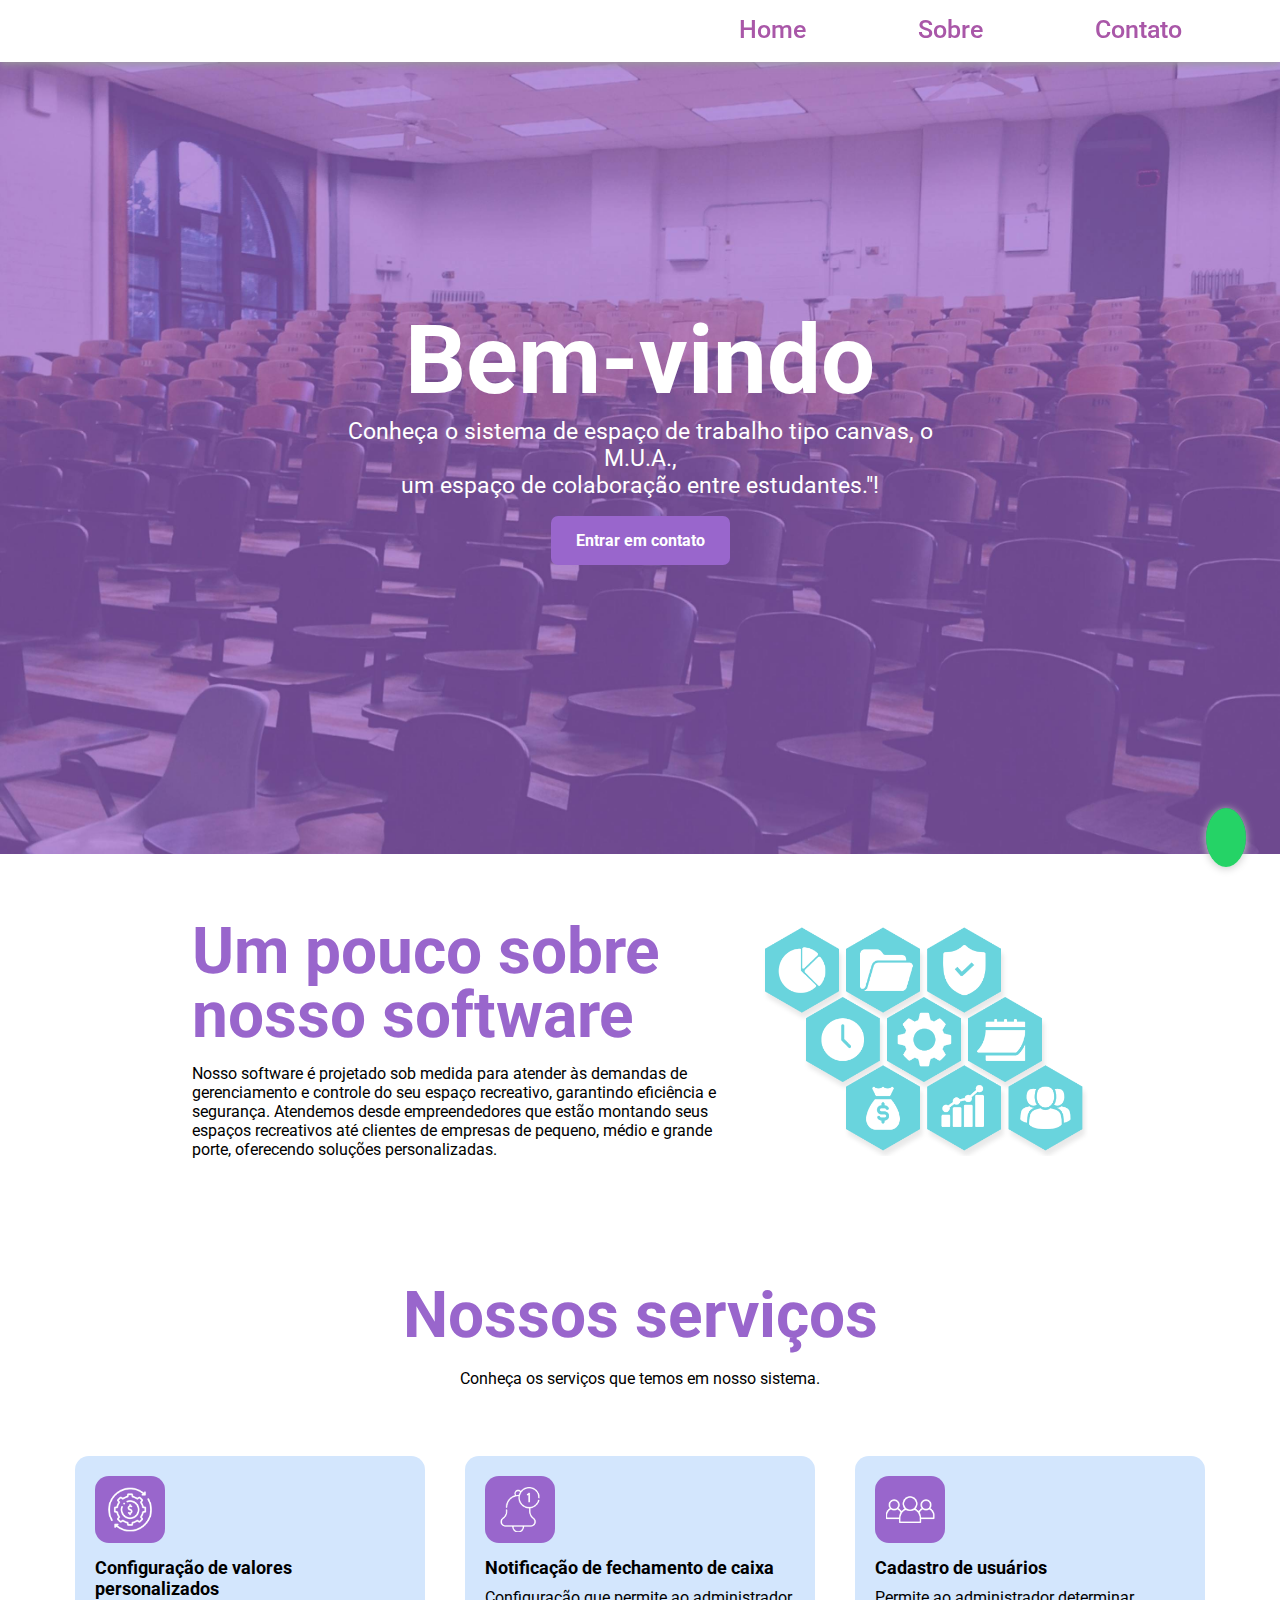
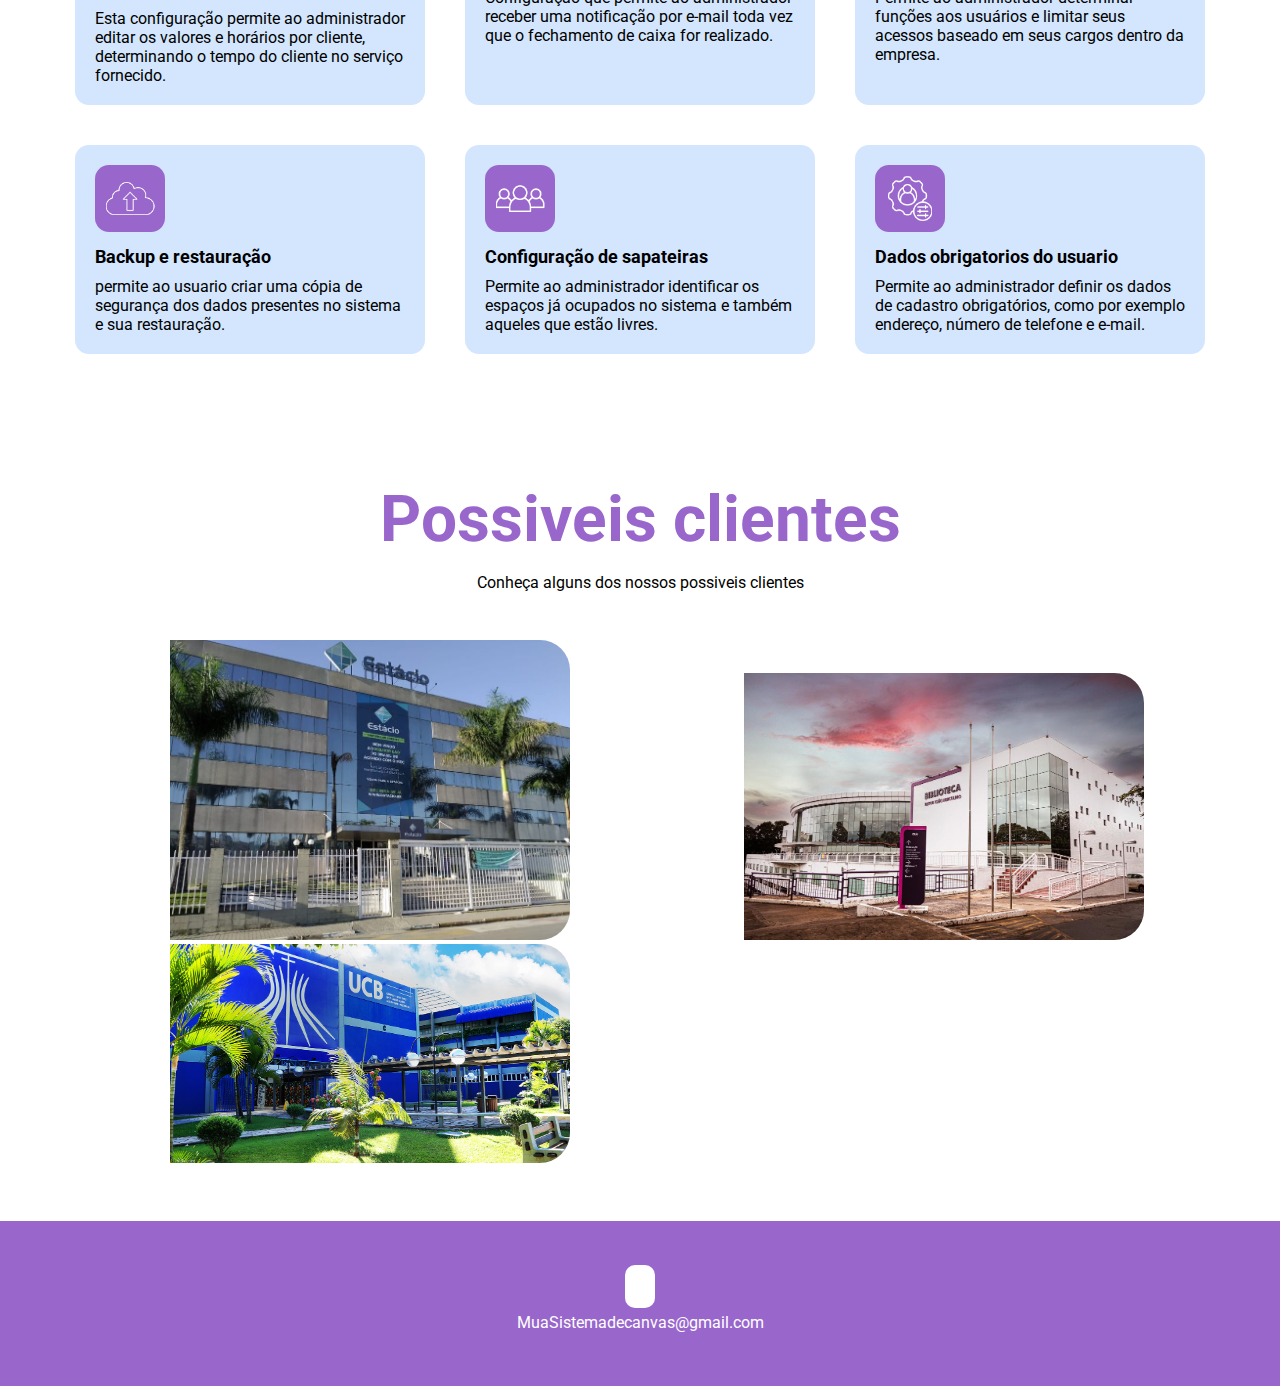
==== index.html @ 08a1c1f2 "dps mudo o nome do repositorio" ====
<!DOCTYPE html>
<html lang="pt-br">
<head>
    <meta charset="UTF-8">
    <meta name="viewport" content="width=device-width, initial-scale=1.0">
    <link rel="stylesheet" href="style.css">
    <link rel="shortcut icon" href="imagens/logo-favicon.png" type="image/x-icon">
    <title>Controle de brinquedoteca</title>
    <link rel="stylesheet" href="https://cdnjs.cloudflare.com/ajax/libs/font-awesome/6.5.1/css/all.min.css" integrity="sha512-DTOQO9RWCH3ppGqcWaEA1BIZOC6xxalwEsw9c2QQeAIftl+Vegovlnee1c9QX4TctnWMn13TZye+giMm8e2LwA==" crossorigin="anonymous" referrerpolicy="no-referrer" />
</head>
<body>
    <header style="background-image: url('imagens/pexels-pixabay-356065\ \(1\).jpg');">
        <nav class="navigation">
           
            <ul class="nav-menu">https://controledebrinquedoteca.com.br/
                <li class="nav-item"><a href="index.html">Home</a></li>
                <li class="nav-item"><a href="sobre.html">Sobre</a></li>
                <li class="nav-item"><a href="contato.html">Contato</a></li>
            </ul>
            <div class="menu">
                <span class="bar"></span>
                <span class="bar"></span>
                <span class="bar"></span>
            </div>
        </nav>
        <section class="banner">
            <div class="banner-text">
                <h1 class="titulo">Bem-vindo</h1>
                <p>Conheça o sistema de espaço de trabalho tipo canvas, o M.U.A., <br>
                    um espaço de colaboração entre estudantes."!</p>
                <a href="contato.html" class="btn">Entrar em contato</a>
            </div>
        </section>
    </header>
    <script src="script.js"></script>

    <!-- Explicação software Começo  -->
    <section class="two">
        <div class="two-text">
            <h1 class="text-h1">Um pouco sobre nosso software</h1>
            <p>Nosso software é projetado sob medida para atender às demandas de gerenciamento e controle do seu espaço recreativo, garantindo eficiência
                e segurança. Atendemos desde empreendedores que estão montando seus espaços recreativos até clientes de empresas de pequeno, médio e grande porte, oferecendo soluções personalizadas.</p>
        </div>
        <div class="two-img">
            <img src="imagens/foto-pag1.png" alt="painel-blue">
        </div>
    </section>
    <!-- Explicação Software Final -->

    <!-- Explicação software Começo  -->
    

    <!-- Explicação Software Final -->

    <section class="three">
        <div class="three-text">
            <h1 class="text-h1">Nossos serviços</h1>
            <p>Conheça os serviços que temos em nosso sistema.</p>
        </div>
            <!-- Cards de serviço começo -->
            <div class="cards">
                <!-- Card 1 Começo -->
                <div class="cards-item">
                    <img src="imagens/config-valor.png" alt="img-cards">
                    <p class="nome-servicos"><strong>Configuração de valores personalizados</strong></p>
                    <p class="descricao-servicos">Esta configuração permite ao administrador editar os valores e horários por cliente, determinando o tempo do cliente no serviço fornecido.</p>
                </div>
                <!-- Card 1 final -->
                <!-- Card 2 Começo -->
                <div class="cards-item">
                    <img src="imagens/notificacao.png" alt="img-cards">
                    <p class="nome-servicos"><strong>Notificação de fechamento de caixa</strong></p>
                    <p class="descricao-servicos">Configuração que permite ao administrador receber uma notificação por e-mail toda vez que o fechamento de caixa for realizado.</p>
                </div>
                <!-- Card 2 final -->
                <!-- Card 3 Começo -->
                <div class="cards-item">
                    <img src="imagens/usuarios.png" alt="img-cards">
                    <p class="nome-servicos"><strong>Cadastro de usuários</strong></p>
                    <p class="descricao-servicos">Permite ao administrador determinar funções aos usuários e limitar seus acessos baseado em seus cargos dentro da empresa.</p>
                </div>
                <!-- Card 4 final -->
                <div class="cards-item">
                    <img src="imagens/nuvem.png" alt="img-cards">
                    <p class="nome-servicos"><strong>Backup e restauração</strong></p>
                    <p class="descricao-servicos">permite ao usuario criar uma cópia de segurança dos dados presentes no sistema e sua restauração.</p>
                </div>
                <!-- Card 4 final -->
                <!-- Card 5 final -->
                <div class="cards-item">
                    <img src="imagens/usuarios.png" alt="img-cards">
                    <p class="nome-servicos"><strong>Configuração de sapateiras</strong></p>
                    <p class="descricao-servicos">Permite ao administrador identificar os espaços já ocupados no sistema e também aqueles que estão livres.</p>
                </div>
                <!-- Card 5 final -->
                <!-- Card 6 final -->
                <div class="cards-item">
                    <img src="imagens/configuser.png" alt="img-cards">
                    <p class="nome-servicos"><strong>Dados obrigatorios do usuario</strong></p>
                    <p class="descricao-servicos">Permite ao administrador definir os dados de cadastro obrigatórios, como por exemplo endereço, número de telefone e e-mail.</p>
                </div>
                <!-- Card 6 final -->
            </div>
            <!-- Cards de serviço final -->
        </div>
    </section>

 <!-- Nossos clientes Começo -->

    <section class="clientes">
        <div class="clientes-text">
            <h1 class="text-h1">Possiveis clientes</h1>
            <p>Conheça alguns dos nossos possiveis clientes</p>
        </div>
        <div class='Clientes-new'>
        <img src="imagens/estacio.jpg" alt="painel-purple">
        <img src="imagens/CEUB.jpeg" alt="painel-purple">
        <img src="imagens/catolica.jpg" alt="painel-purple">
        </div>
    </section>
    

    <!-- Nossos clientes Final -->

    <!-- Botão Whatsapp Começo -->

    <div class="whatsapp-btn-container">
        <a class="whatsapp-btn" href="tem que botar o numero aqui caso queira manter"><i class="fa-brands fa-whatsapp"></i></a>
    </div>

    <!-- Botão Whatsapp Final -->

            <!-- Footer-Rodapé Começo -->

            <footer class="footer">
                <div class="container">
                    <div class="links">
                        <a href="https://web.facebook.com/controledebrinquedoteca/?_rdc=1&_rdr"><i class="fa-brands fa-facebook-f"></i></a>
                    </div>
                    <p>MuaSistemadecanvas@gmail.com</p>
                </div>
            </footer>

            <!-- Footer-Rodapé Final -->

</body>
</html>
---- style.css ----
@import url('https://fonts.googleapis.com/css2?family=Roboto:ital,wght@0,100;0,300;0,400;0,500;0,700;0,900;1,100;1,300;1,400;1,500;1,700;1,900&display=swap');

*{
margin: 0;
padding: 0;
box-sizing: border-box;
font-family: "Roboto", sans-serif;
list-style: none;
text-decoration: none;
}

html, body{
    overflow-x: hidden !important; 
}

:root{
    --orange: #FFA200;
    --blue-white: #85C9D0;
    --dark-bllue: #12556F;
    --white: #FFFF;
    --black: #000;
    --purple: #a957a8;
    --roxo: #9966cc ;

}
body{
color: var(--black);
color: var(--white);


}

header{
    background-position: center;
    background-size: cover;
    background-attachment: fixed;
}

/* nav-menu-começo */
.navigation{
    display: flex;
    align-items: center;
    justify-content: space-between;
    padding: 15px 150px;
    box-shadow: 0 0.1rem 0.5rem #9b9b9b;
    width: 100%;
    background: var(--white);
    transition: all 0.5;
    position: fixed;
}
.navigation ul{
    display: flex;
    align-items: center;
    margin-left: 190px;
    gap: 7rem;
}
.navigation ul li a{
    color: var(--purple);
    font-size: 25px;
    font-weight: 500;
}

.menu{
    display: none;
}
.menu .bar{
    display: block;
    width: 28px;
    height: 3px;
    border-radius: 3px;
    background: var(--dark-bllue);
    margin: 5px auto;
    transition: 0.3s;
}
.menu .bar:nth-child(1),
.menu .bar:nth-child(3){
    background: var(--orange);
}
@media (max-width:785px) {
    .navigation{
        padding: 18px 20px;
        z-index: 4;
    }
    .menu{
        display: block;
    }
    .menu.ativo .bar:nth-child(1){
        transform: translateY(8px) rotate(45deg);
    }
    .menu.ativo .bar:nth-child(2){
        opacity: 0;
    }
    .menu.ativo .bar:nth-child(3){
        transform: translateY(-8px) rotate(-45deg);
    }

    .nav-menu{
        position: fixed;
        right: -100%;
        top: 70px;
        width: 100%;
        height: 100%;
        flex-direction: column;
        background: var(--white);
        gap: 10px;
        transition: 0.3s;
        padding-top: 30%;
    }
    .nav-menu.ativo{
        right: 0;
    }
    .nav-item{
        margin: 16px 0;
    }
}

nav ul a::after{
    content: "";
    background-color: var(--roxo);
    height: 3px;
    width: 0%;
    display: block;
    margin: 0 auto;
    transition: 0.3s;
    border-radius: 20px;
}
nav ul a:hover::after{
    width: 100%;
}
/* nav-menu-fim */

/* Primeira página inicio */
section,footer{
    padding: 54px 0;
}
h3{
    font-size: 50px;
}
p{
    color: var(--black);
}

.obrigado{
    display: flex;
    justify-content: center;
}
.obrigado .obrigado-text{
    margin: 250px;
    text-align: center;
    padding: 0 90px;
}

.obrigado .obrigado-text h1{
    font-size: 56px;
    color: var(--white);
    margin-bottom: -1rem;
}
.obrigado .obrigado-text p{
    font-size: 20px;
    color: var(--white);
    margin: 18px 0;
    margin-bottom: 2rem;
    padding-top: 1rem;
}


/* Págin 1 */
.banner{
    display: flex;
    justify-content: center;
}
.banner .banner-text{
    margin: 250px;
    text-align: center;
    padding: 0 90px;
}
.banner .banner-text h1{
    font-size: 96px;
    color: var(--white);
    margin-bottom: -1rem;
}
.banner .banner-text p{
    font-size: 23px;
    color: var(--white);
    margin: 18px 0;
    margin-bottom: 2rem;
}
.btn{
    padding: 15px 25px;
    background: var(--roxo);
    color: var(--white);
    border-radius: 7px;
    font-weight: 700;
    transition: all 0.5s;
}
.btn:hover{
    background: purple;
}
/* Primeira página final */

/* Two começo */
.two{
    width: 100%;
    height: 100%;
    display: flex;
    align-items: center;
    justify-content: space-between;
    padding: 5% 15%;
}
.two-text{
    max-width: 35rem;
}
.two-text .text-h1{
    font-size: 4rem;
    margin-bottom: 1rem;
    color: var(--roxo);
    line-height: 4rem;

}
.two-text p{
    font-size: 1rem;
}
.two-img img{
    width: 100%;
}
.two-img-2 img{
    width: 100%;
    
}
.two-text-2 .two-text-2{
    text-align: center;
}
/* Two final */

/* Three Começo */
.three-text .text-h1{
font-size: 4rem;
color: var(--roxo);
justify-content: center;
display: flex;
margin-bottom: 1rem;
}
.three-text p{
    display: flex;
    justify-content: center;
    margin-bottom: 3rem;
}
.three .cards{
    display: flex;
    justify-content: center;
    flex-wrap: wrap;
}
.three .cards-item{
    background-color: #d3e6fd;
    width: 350px;
    padding: 20px;
    border-radius: 14px;
    margin: 20px;
}
.three .cards-item:hover{
    background-color: var(--purple);
    transition: 0.3s;
}
.three .cards-item:hover p{
    color: var(--white);
}
.three .cards-item img{
    background-color: var(--roxo);
    border-radius: 14px;
    width: 70px;
    padding: 9px;
}
.three .cards-item p.nome-servicos{
    margin: 10px 0;
    transition: 0.3s;
    font-size: 18px;
}
.three .cards-item p.descricao-servicos{
    transition: 0.3s;
}
/* Three final */

/* Clientes começo */
.clientes .text-h1{
    font-size: 4rem;
    color: var(--roxo);
    justify-content: center;
    display: flex;
    margin-bottom: 1rem;
}
.clientes-text p{
    display: flex;
    justify-content: center;
    margin-bottom: 3rem;
}
.clientes .Clientes-new img{
    margin-left: 70px;
    padding-left: 100px; 
    width: 500px;
    border-radius: 30px;  
}

@keyframes slide {
    from {
    transform: translateX(0);
    }
    to{
    transform: translateX(-100%);
    }
}

.logos{
    overflow: hidden;
    padding: 40px 0;
    background: var(--white);
    box-shadow: 0 0.1rem 0.5rem #f0f0f0;
    white-space: nowrap;
    position: relative;
}


.logos::before, .logos::after{
    position: absolute;
    top: 0;
    width: 250px;
    height: 100%;
    content: "";
    z-index: 2;

}

.logos::before{
    left: 0;
    background: linear-gradient(to left, rgba(255,255,255,0), white);
}

.logos::after{
    right: 0;
    background: linear-gradient(to right, rgba(255,255,255,0), white);
}



.logos:hover .logos-slide{
    animation-play-state: paused;
}

.logos-slide{
    white-space: nowrap;
    animation: 35s slide infinite linear;
    display: inline-block;
}
.logos-slide img{
    height: 70px;
    margin: 0 40px;
}

/* página sobre */
.sobre{
    width: 100%;
    height: 100%;
    display: flex;
    align-items: center;
    justify-content: space-between;
    padding: 5% 15%;
}

.sobre-text{
    max-width: 35rem;
}

.sobre-text .text-h1{
    font-size: 4rem;
    margin-bottom: 1rem;
    color: var(--purple);
    line-height: 4rem;
}

.sobre-text p{
    font-size: 1rem;
}
.sobre img{
    width: 100%;
    border-radius: 10px;
}

/* Págin sobre final */

/* Botão wpp Começo */

.whatsapp-btn-container{
    position: fixed;
    right: 10px;
    bottom: 24px;
    padding: 24px;
    z-index: 3;
}

.whatsapp-btn-container .whatsapp-btn{
    font-size: 25px;
    background-color: #25d366;
    color: var(--white);
    padding: 15px 20px;
    border-radius: 100%;
    transition: 0.5s;
    box-shadow: 0 0.1rem 0.5rem #cacaca;
}

.whatsapp-btn:hover{
    background: #42f383;
    transition: 0.5s;
}

/* Botão wpp final */

/* Footer Começo */

.footer{
    background-color: var(--roxo);
    text-align: center;
}
.footer i{
    color: var(--dark-bllue);
    font-size: 19px;
    background-color: var(--white);
    padding: 10px 15px;
    margin: 3px;
    border-radius: 10px;
}
.footer p{
    margin-top: 15px;
    color: var(--white);
}

/* Footer Final */

/* Formuulário começo */

.formulario{
    width: 50%;
}

.formulario input{
    display: block;
    width: 100%;
    margin-bottom: 10px;
    height: 47px;
    padding: 15px;
    border-radius: 9px;
    transition: 0.3s;
    border: 1px solid #f1f1f1;
    color: #212121;
    font-weight: lighter;
}

.formulario textarea{
    border: 1px solid #f1f1f1;
    color: #212121;
    border-radius: 9px;
    margin-bottom: 10px;
    padding: 15px;
    width: 100%;
    transition: 0.3s;
    resize: none;
}

.formulario button{
    border: none;
}

@media screen and (max-width: 1020px)
{
    .two{
        flex-direction: column;
    }
    .two-text .text-h1{
        text-align: center;
        font-size: 3rem;
        line-height: 3rem;
}        
        .banner .banner-text p{
            font-size: 23px;
            margin-bottom: 2rem;
        }
        .banner .banner-text{
            margin: 150px;
        }
        .two{
            width: 100%;
            padding: 5% 5%;
        }
        .two-img img{
            padding-top: 3rem;
        }
        .three-text .text-h1{
            text-align: center;
            line-height: 4rem;
            }
            .clientes .text-h1{
                text-align: center;
                line-height: 4rem;
            }
            .sobre{
                flex-direction: column;
            }
            .sobre{
                padding: 5% 5%;
            }
            .sobre-img{
                padding-top: 3rem;
                padding-bottom: 3rem;
            }
            .formulario{
                padding-top: 2rem;
                padding-bottom: 2rem;
                width: 100%;
            }
            .three-text .text-h1{
                display: flex;
                justify-content: center;
                }
                .sobre-text .text-h1{
                    text-align: center;
                }
}

.footer{
    width: 100%;
}
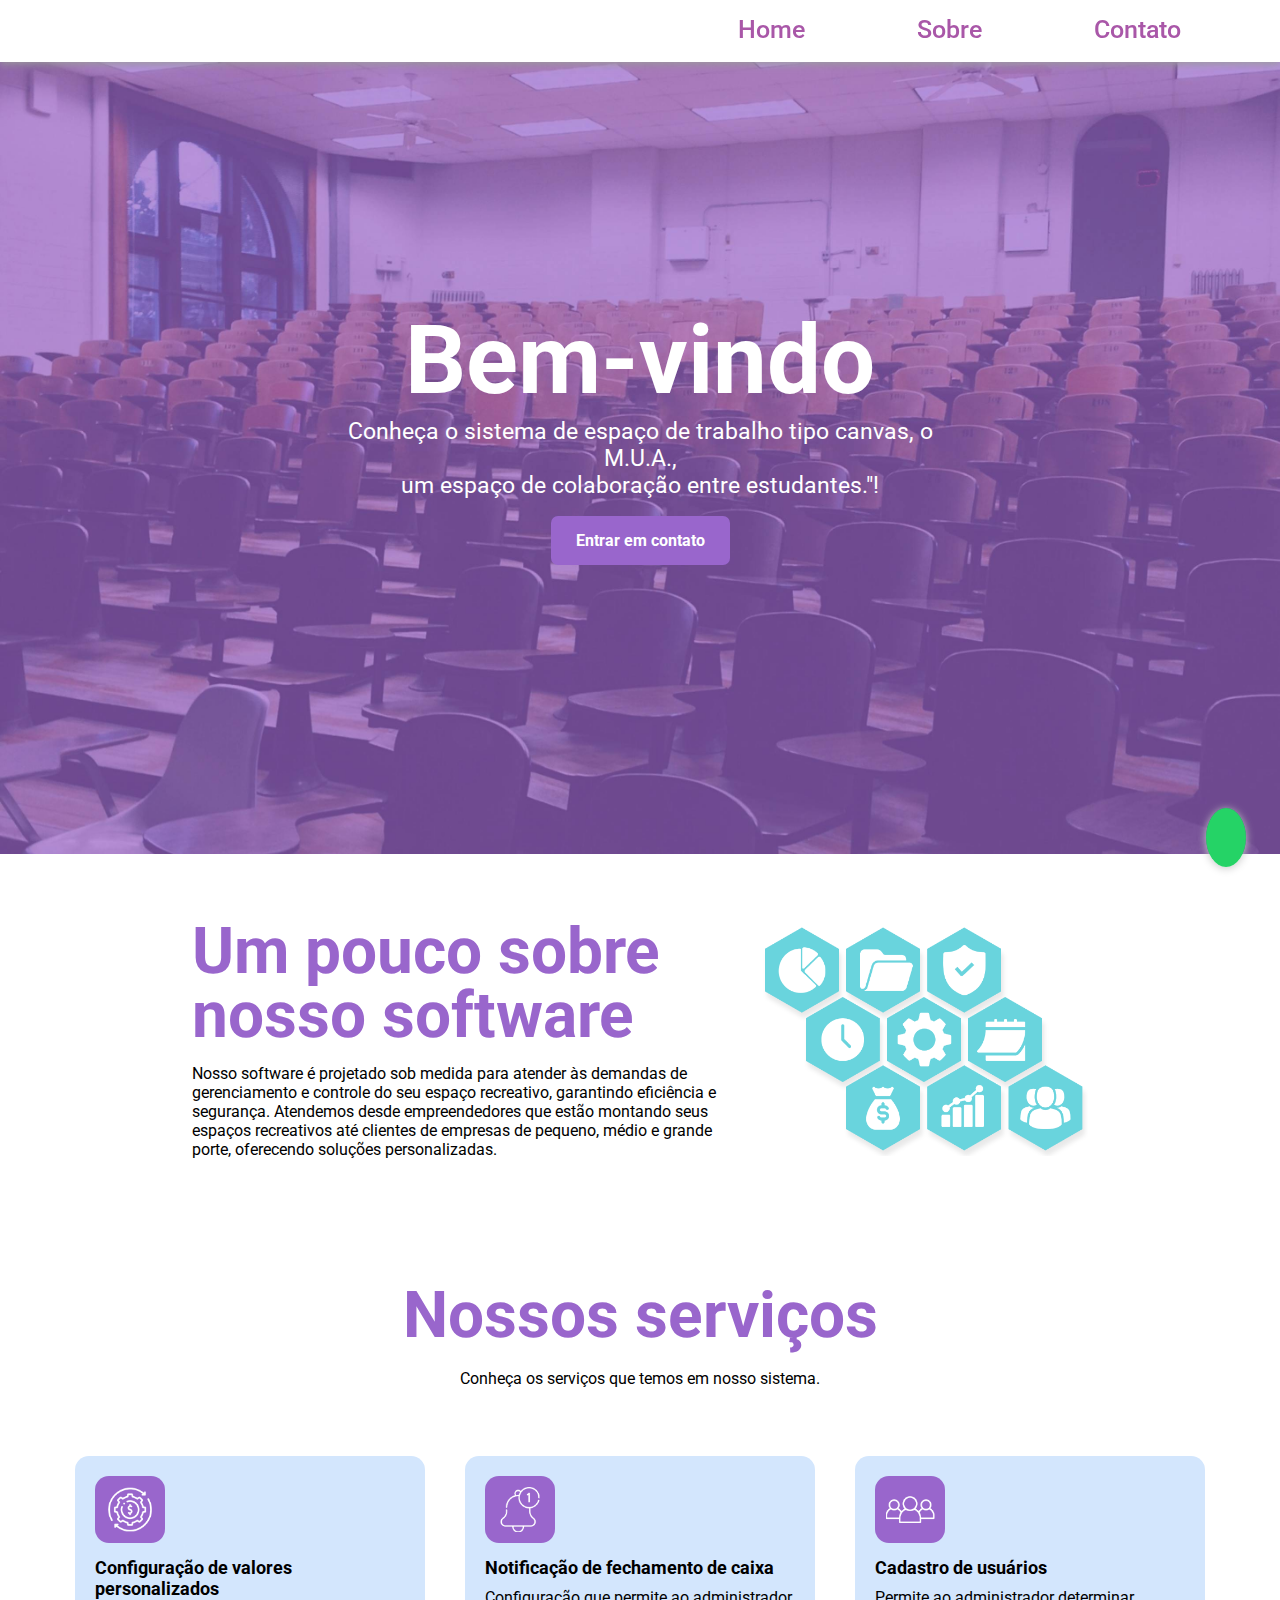
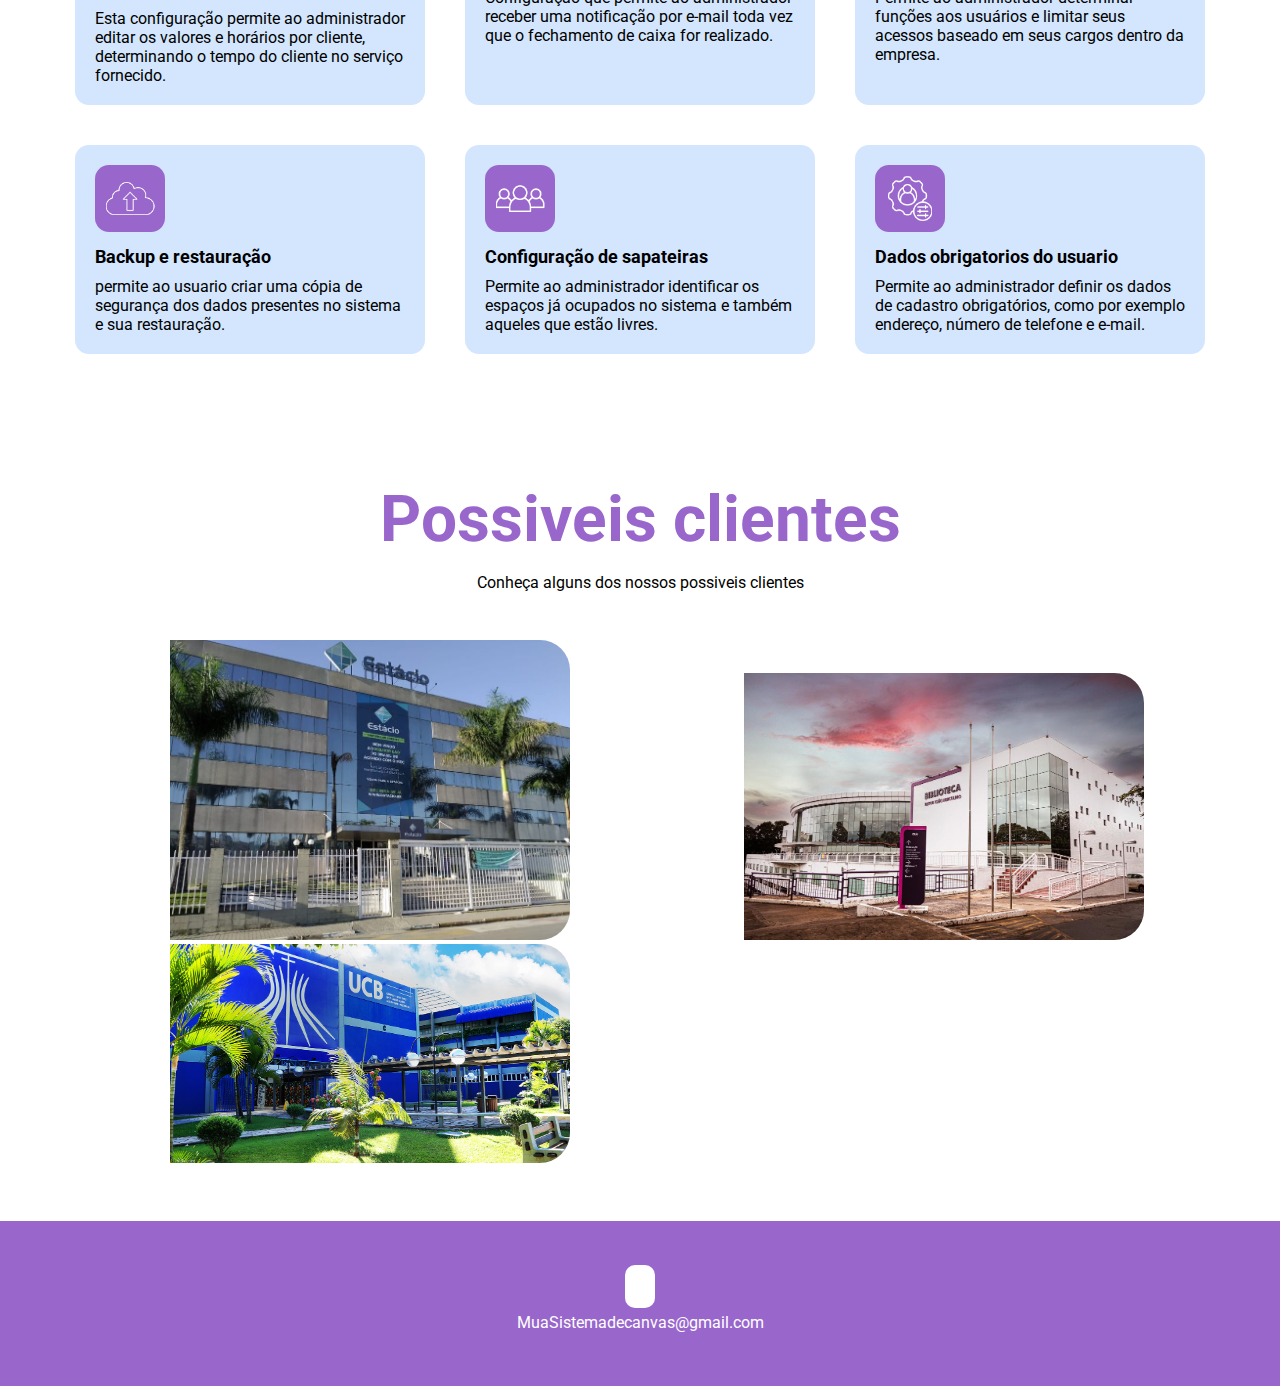
==== commit cb125bbc: "mudei dnv" ====
--- a/index.html
+++ b/index.html
@@ -4,15 +4,15 @@
     <meta charset="UTF-8">
     <meta name="viewport" content="width=device-width, initial-scale=1.0">
     <link rel="stylesheet" href="style.css">
-    <link rel="shortcut icon" href="imagens/logo-favicon.png" type="image/x-icon">
-    <title>Controle de brinquedoteca</title>
+    <link rel="shortcut icon" href="" type="image/x-icon">
+    <title>M.U.A</title>
     <link rel="stylesheet" href="https://cdnjs.cloudflare.com/ajax/libs/font-awesome/6.5.1/css/all.min.css" integrity="sha512-DTOQO9RWCH3ppGqcWaEA1BIZOC6xxalwEsw9c2QQeAIftl+Vegovlnee1c9QX4TctnWMn13TZye+giMm8e2LwA==" crossorigin="anonymous" referrerpolicy="no-referrer" />
 </head>
 <body>
     <header style="background-image: url('imagens/pexels-pixabay-356065\ \(1\).jpg');">
         <nav class="navigation">
            
-            <ul class="nav-menu">https://controledebrinquedoteca.com.br/
+            <ul class="nav-menu">https://MuaSistemadecanvasss.com.br/
                 <li class="nav-item"><a href="index.html">Home</a></li>
                 <li class="nav-item"><a href="sobre.html">Sobre</a></li>
                 <li class="nav-item"><a href="contato.html">Contato</a></li>
